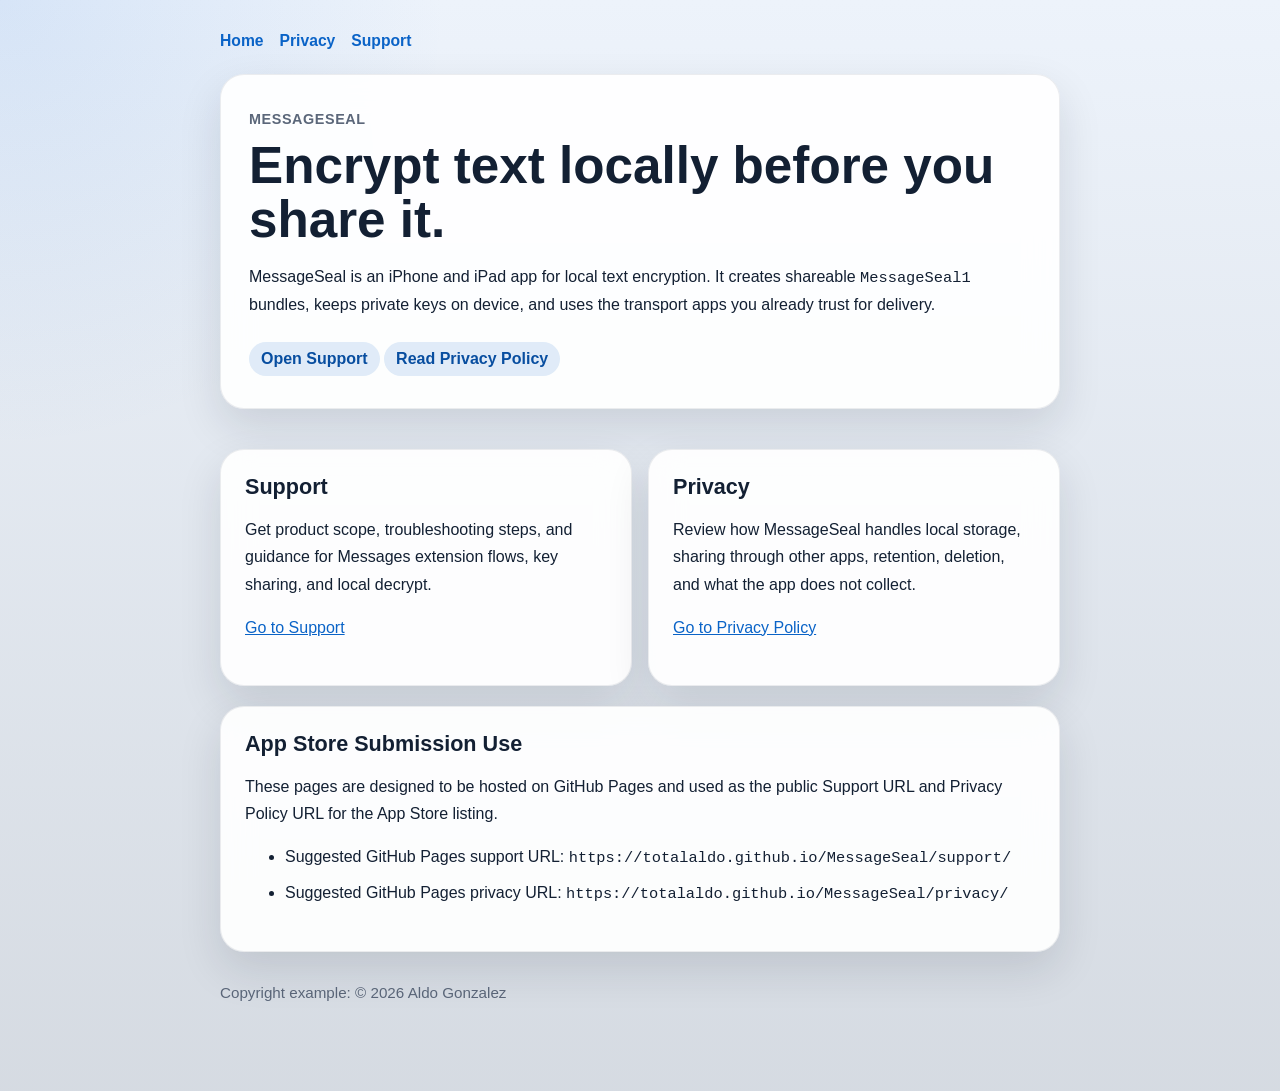
==== index.html @ fc8b4c24 "init commit" ====
<!doctype html>
<html lang="en">
<head>
  <meta charset="utf-8">
  <meta name="viewport" content="width=device-width, initial-scale=1">
  <title>MessageSeal</title>
  <meta name="description" content="MessageSeal support and privacy pages for the App Store listing.">
  <link rel="stylesheet" href="./site.css">
</head>
<body>
  <main>
    <nav class="nav" aria-label="Primary">
      <a href="./">Home</a>
      <a href="./privacy/">Privacy</a>
      <a href="./support/">Support</a>
    </nav>

    <section class="hero">
      <p class="eyebrow">MessageSeal</p>
      <h1>Encrypt text locally before you share it.</h1>
      <p>MessageSeal is an iPhone and iPad app for local text encryption. It creates shareable <code>MessageSeal1</code> bundles, keeps private keys on device, and uses the transport apps you already trust for delivery.</p>
      <a class="pill" href="./support/">Open Support</a>
      <a class="pill" href="./privacy/">Read Privacy Policy</a>
    </section>

    <section class="grid">
      <article class="card">
        <h2>Support</h2>
        <p>Get product scope, troubleshooting steps, and guidance for Messages extension flows, key sharing, and local decrypt.</p>
        <p><a href="./support/">Go to Support</a></p>
      </article>

      <article class="card">
        <h2>Privacy</h2>
        <p>Review how MessageSeal handles local storage, sharing through other apps, retention, deletion, and what the app does not collect.</p>
        <p><a href="./privacy/">Go to Privacy Policy</a></p>
      </article>
    </section>

    <section class="card">
      <h2>App Store Submission Use</h2>
      <p>These pages are designed to be hosted on GitHub Pages and used as the public Support URL and Privacy Policy URL for the App Store listing.</p>
      <ul class="list-tight">
        <li>Suggested GitHub Pages support URL: <code>https://totalaldo.github.io/MessageSeal/support/</code></li>
        <li>Suggested GitHub Pages privacy URL: <code>https://totalaldo.github.io/MessageSeal/privacy/</code></li>
      </ul>
    </section>

    <p class="footer">Copyright example: &copy; 2026 Aldo Gonzalez</p>
  </main>
</body>
</html>
---- site.css ----
:root {
  color-scheme: light dark;
  --bg: #edf3fb;
  --bg-accent: rgba(54, 126, 219, 0.12);
  --card: rgba(255, 255, 255, 0.92);
  --card-border: rgba(22, 32, 51, 0.08);
  --text: #132033;
  --muted: #5b677a;
  --link: #0a63c7;
  --link-strong: #084ea0;
  --shadow: 0 18px 44px rgba(16, 28, 44, 0.12);
}

@media (prefers-color-scheme: dark) {
  :root {
    --bg: #0d1522;
    --bg-accent: rgba(90, 155, 255, 0.18);
    --card: rgba(19, 31, 49, 0.92);
    --card-border: rgba(255, 255, 255, 0.09);
    --text: #f4f7fb;
    --muted: #c0cad8;
    --link: #83b7ff;
    --link-strong: #b8d5ff;
    --shadow: 0 24px 60px rgba(0, 0, 0, 0.35);
  }
}

* {
  box-sizing: border-box;
}

html {
  min-height: 100%;
}

body {
  margin: 0;
  min-height: 100%;
  font-family: -apple-system, BlinkMacSystemFont, "Segoe UI", sans-serif;
  color: var(--text);
  background:
    radial-gradient(circle at top left, var(--bg-accent), transparent 28rem),
    linear-gradient(180deg, var(--bg), color-mix(in srgb, var(--bg) 90%, black 10%));
}

a {
  color: var(--link);
}

a:hover {
  color: var(--link-strong);
}

main {
  max-width: 880px;
  margin: 0 auto;
  padding: 32px 20px 72px;
}

.nav {
  display: flex;
  gap: 16px;
  flex-wrap: wrap;
  margin-bottom: 24px;
  font-size: 0.98rem;
}

.nav a {
  text-decoration: none;
  font-weight: 600;
}

.hero,
.card {
  background: var(--card);
  border: 1px solid var(--card-border);
  border-radius: 24px;
  box-shadow: var(--shadow);
  backdrop-filter: blur(16px);
}

.hero {
  padding: 32px 28px;
  margin-bottom: 20px;
}

.card {
  padding: 24px 24px 28px;
  margin-top: 20px;
}

.eyebrow {
  margin: 0 0 8px;
  font-size: 0.9rem;
  font-weight: 700;
  letter-spacing: 0.04em;
  text-transform: uppercase;
  color: var(--muted);
}

h1 {
  margin: 0 0 12px;
  font-size: clamp(2rem, 4vw, 3.2rem);
  line-height: 1.05;
}

h2 {
  margin: 0 0 12px;
  font-size: 1.35rem;
  line-height: 1.2;
}

h3 {
  margin-top: 20px;
  margin-bottom: 10px;
  font-size: 1.05rem;
}

p,
li {
  line-height: 1.7;
  color: var(--text);
}

.muted {
  color: var(--muted);
}

.grid {
  display: grid;
  grid-template-columns: repeat(auto-fit, minmax(240px, 1fr));
  gap: 16px;
}

.pill {
  display: inline-block;
  margin-top: 8px;
  padding: 8px 12px;
  border-radius: 999px;
  background: color-mix(in srgb, var(--link) 12%, transparent);
  color: var(--link-strong);
  font-weight: 600;
  text-decoration: none;
}

.list-tight li + li {
  margin-top: 8px;
}

.footer {
  margin-top: 28px;
  font-size: 0.95rem;
  color: var(--muted);
}

code {
  font-family: ui-monospace, SFMono-Regular, Menlo, monospace;
  font-size: 0.96em;
}
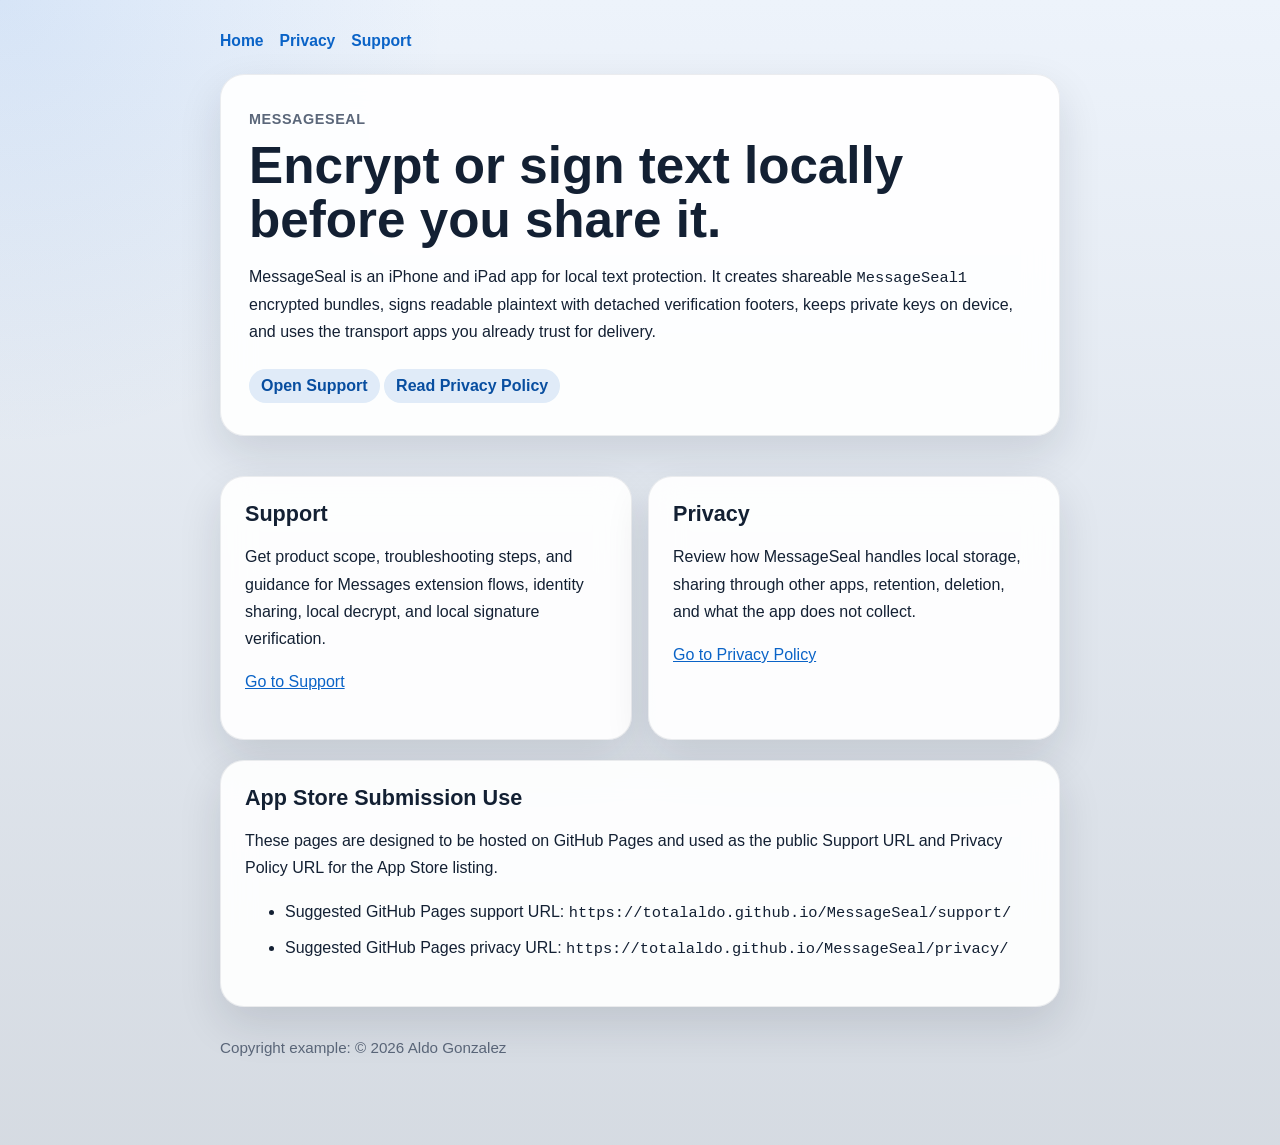
==== commit 6e14b7d9: "v1.1.0 docs" ====
--- a/index.html
+++ b/index.html
@@ -17,8 +17,8 @@
 
     <section class="hero">
       <p class="eyebrow">MessageSeal</p>
-      <h1>Encrypt text locally before you share it.</h1>
-      <p>MessageSeal is an iPhone and iPad app for local text encryption. It creates shareable <code>MessageSeal1</code> bundles, keeps private keys on device, and uses the transport apps you already trust for delivery.</p>
+      <h1>Encrypt or sign text locally before you share it.</h1>
+      <p>MessageSeal is an iPhone and iPad app for local text protection. It creates shareable <code>MessageSeal1</code> encrypted bundles, signs readable plaintext with detached verification footers, keeps private keys on device, and uses the transport apps you already trust for delivery.</p>
       <a class="pill" href="./support/">Open Support</a>
       <a class="pill" href="./privacy/">Read Privacy Policy</a>
     </section>
@@ -26,7 +26,7 @@
     <section class="grid">
       <article class="card">
         <h2>Support</h2>
-        <p>Get product scope, troubleshooting steps, and guidance for Messages extension flows, key sharing, and local decrypt.</p>
+        <p>Get product scope, troubleshooting steps, and guidance for Messages extension flows, identity sharing, local decrypt, and local signature verification.</p>
         <p><a href="./support/">Go to Support</a></p>
       </article>
 
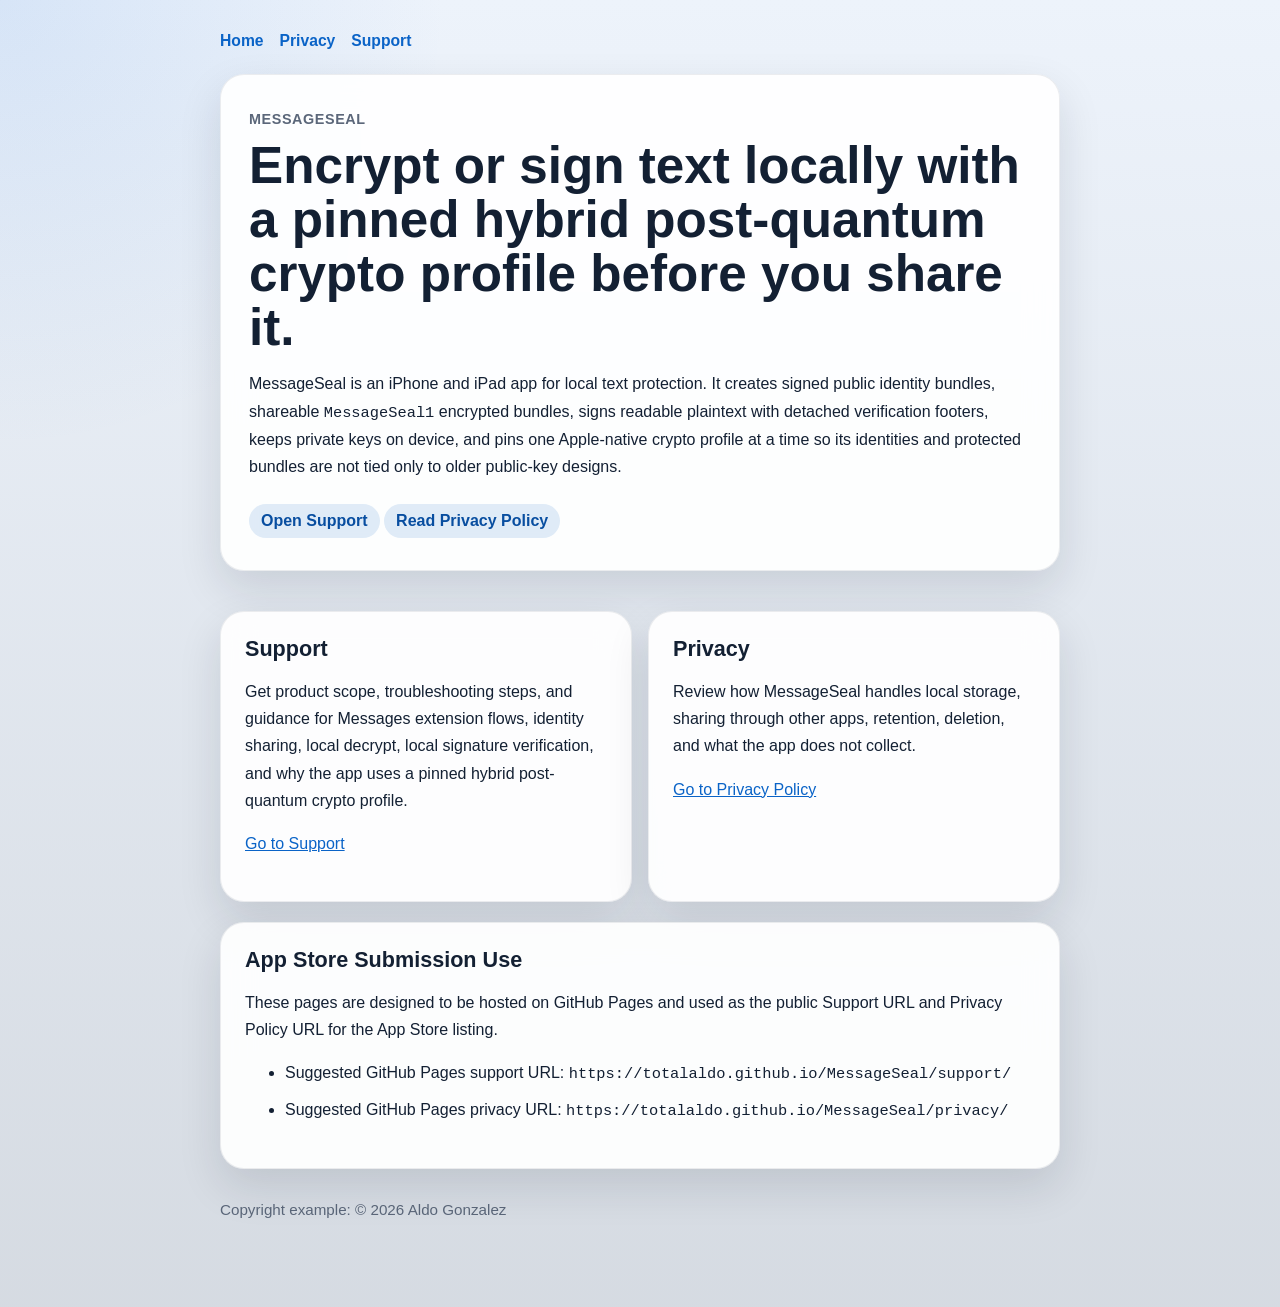
==== commit 123fe038: "updates after PQC implementation" ====
--- a/index.html
+++ b/index.html
@@ -4,7 +4,7 @@
   <meta charset="utf-8">
   <meta name="viewport" content="width=device-width, initial-scale=1">
   <title>MessageSeal</title>
-  <meta name="description" content="MessageSeal support and privacy pages for the App Store listing.">
+  <meta name="description" content="MessageSeal support and privacy pages for the App Store listing, including its pinned hybrid post-quantum crypto profile.">
   <link rel="stylesheet" href="./site.css">
 </head>
 <body>
@@ -17,8 +17,8 @@
 
     <section class="hero">
       <p class="eyebrow">MessageSeal</p>
-      <h1>Encrypt or sign text locally before you share it.</h1>
-      <p>MessageSeal is an iPhone and iPad app for local text protection. It creates shareable <code>MessageSeal1</code> encrypted bundles, signs readable plaintext with detached verification footers, keeps private keys on device, and uses the transport apps you already trust for delivery.</p>
+      <h1>Encrypt or sign text locally with a pinned hybrid post-quantum crypto profile before you share it.</h1>
+      <p>MessageSeal is an iPhone and iPad app for local text protection. It creates signed public identity bundles, shareable <code>MessageSeal1</code> encrypted bundles, signs readable plaintext with detached verification footers, keeps private keys on device, and pins one Apple-native crypto profile at a time so its identities and protected bundles are not tied only to older public-key designs.</p>
       <a class="pill" href="./support/">Open Support</a>
       <a class="pill" href="./privacy/">Read Privacy Policy</a>
     </section>
@@ -26,7 +26,7 @@
     <section class="grid">
       <article class="card">
         <h2>Support</h2>
-        <p>Get product scope, troubleshooting steps, and guidance for Messages extension flows, identity sharing, local decrypt, and local signature verification.</p>
+        <p>Get product scope, troubleshooting steps, and guidance for Messages extension flows, identity sharing, local decrypt, local signature verification, and why the app uses a pinned hybrid post-quantum crypto profile.</p>
         <p><a href="./support/">Go to Support</a></p>
       </article>
 
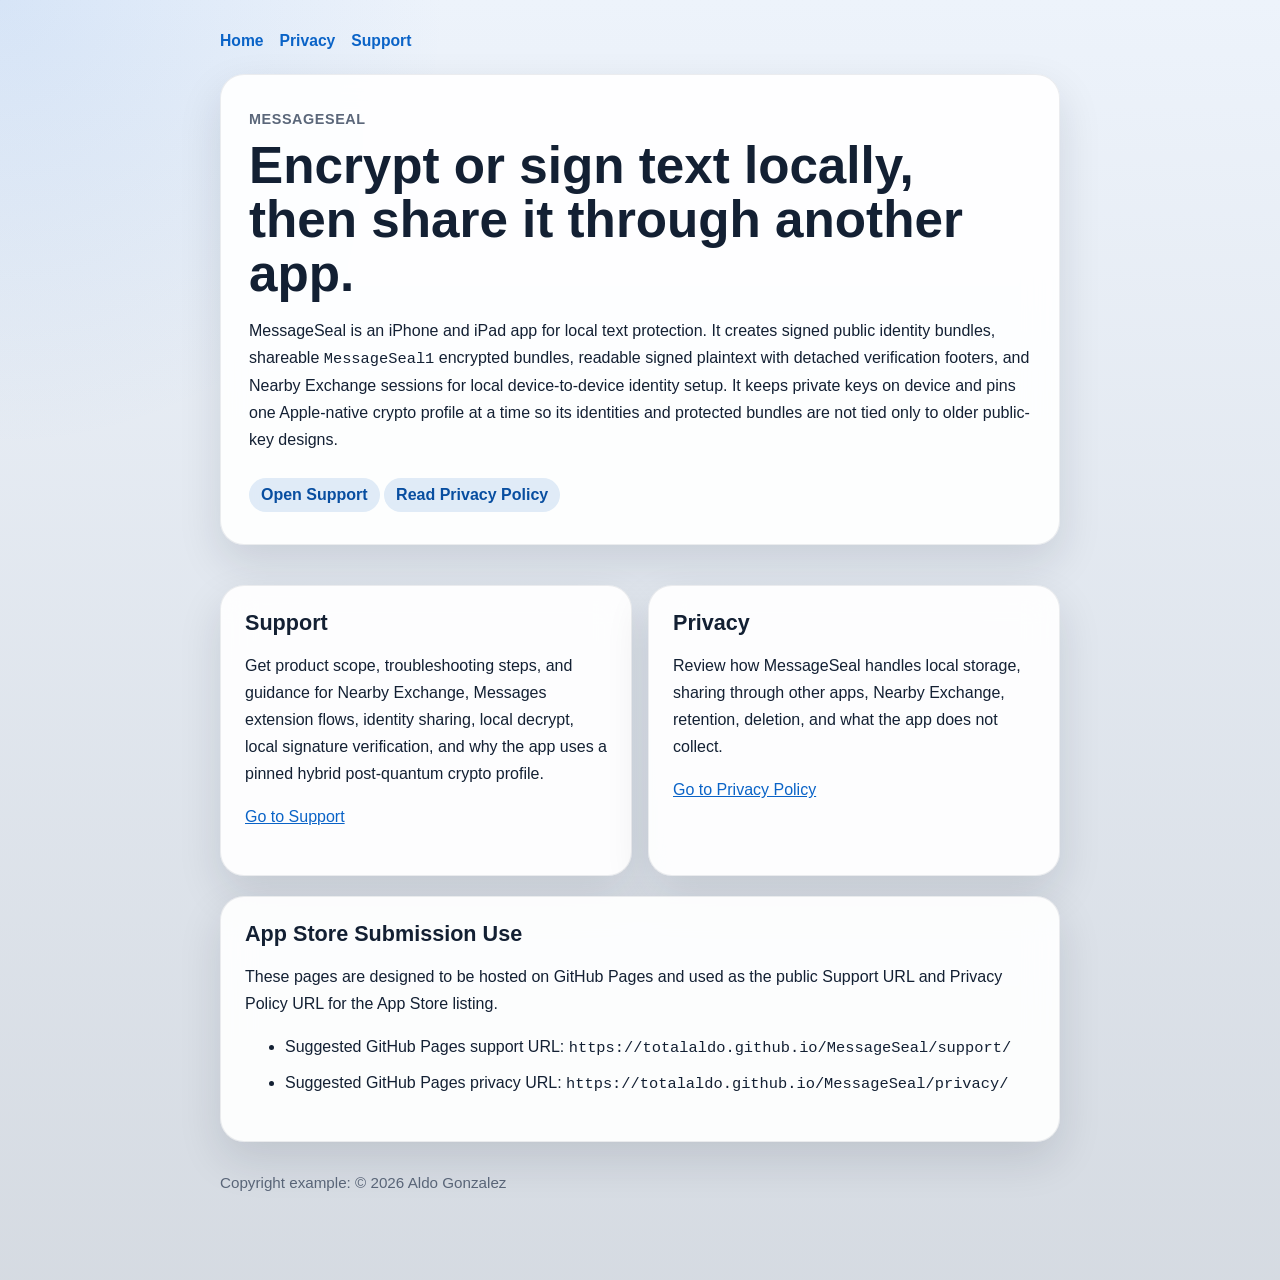
==== commit 7629c1a0: "v1.2.0" ====
--- a/index.html
+++ b/index.html
@@ -4,7 +4,7 @@
   <meta charset="utf-8">
   <meta name="viewport" content="width=device-width, initial-scale=1">
   <title>MessageSeal</title>
-  <meta name="description" content="MessageSeal support and privacy pages for the App Store listing, including its pinned hybrid post-quantum crypto profile.">
+  <meta name="description" content="MessageSeal support and privacy pages for the App Store listing, including Nearby Exchange and its pinned hybrid post-quantum crypto profile.">
   <link rel="stylesheet" href="./site.css">
 </head>
 <body>
@@ -17,8 +17,8 @@
 
     <section class="hero">
       <p class="eyebrow">MessageSeal</p>
-      <h1>Encrypt or sign text locally with a pinned hybrid post-quantum crypto profile before you share it.</h1>
-      <p>MessageSeal is an iPhone and iPad app for local text protection. It creates signed public identity bundles, shareable <code>MessageSeal1</code> encrypted bundles, signs readable plaintext with detached verification footers, keeps private keys on device, and pins one Apple-native crypto profile at a time so its identities and protected bundles are not tied only to older public-key designs.</p>
+      <h1>Encrypt or sign text locally, then share it through another app.</h1>
+      <p>MessageSeal is an iPhone and iPad app for local text protection. It creates signed public identity bundles, shareable <code>MessageSeal1</code> encrypted bundles, readable signed plaintext with detached verification footers, and Nearby Exchange sessions for local device-to-device identity setup. It keeps private keys on device and pins one Apple-native crypto profile at a time so its identities and protected bundles are not tied only to older public-key designs.</p>
       <a class="pill" href="./support/">Open Support</a>
       <a class="pill" href="./privacy/">Read Privacy Policy</a>
     </section>
@@ -26,13 +26,13 @@
     <section class="grid">
       <article class="card">
         <h2>Support</h2>
-        <p>Get product scope, troubleshooting steps, and guidance for Messages extension flows, identity sharing, local decrypt, local signature verification, and why the app uses a pinned hybrid post-quantum crypto profile.</p>
+        <p>Get product scope, troubleshooting steps, and guidance for Nearby Exchange, Messages extension flows, identity sharing, local decrypt, local signature verification, and why the app uses a pinned hybrid post-quantum crypto profile.</p>
         <p><a href="./support/">Go to Support</a></p>
       </article>
 
       <article class="card">
         <h2>Privacy</h2>
-        <p>Review how MessageSeal handles local storage, sharing through other apps, retention, deletion, and what the app does not collect.</p>
+        <p>Review how MessageSeal handles local storage, sharing through other apps, Nearby Exchange, retention, deletion, and what the app does not collect.</p>
         <p><a href="./privacy/">Go to Privacy Policy</a></p>
       </article>
     </section>
